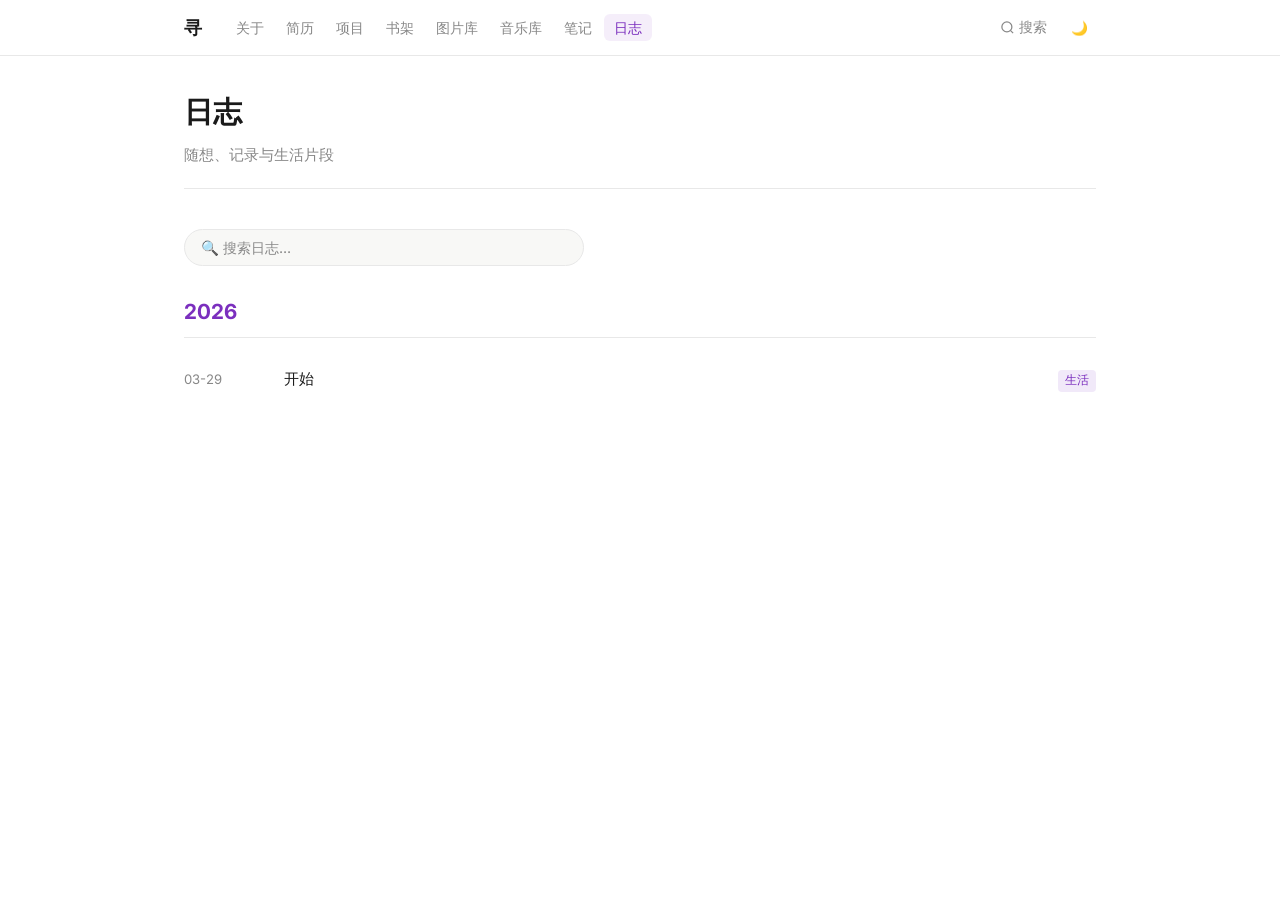
==== blog.html @ f9764b23 "Create blog.html" ====
<!DOCTYPE html>
<html lang="zh" data-theme="light">
<head>
  <meta charset="UTF-8">
  <meta name="viewport" content="width=device-width, initial-scale=1.0">
  <title>日志 | 寻</title>
  <link rel="preconnect" href="https://fonts.googleapis.com">
  <link href="https://fonts.googleapis.com/css2?family=Noto+Serif+SC:wght@400;500;700&family=Inter:wght@400;500;600&display=swap" rel="stylesheet">
  <link rel="stylesheet" href="assets/css/style.css">
  <style>
    .blog-search-wrap {
      margin-bottom: 28px;
    }
    .blog-search-input {
      width: 100%;
      max-width: 400px;
      padding: 9px 16px;
      border: 1px solid var(--border);
      border-radius: 24px;
      background: var(--bg-secondary);
      color: var(--text);
      font-size: 0.9rem;
      font-family: var(--font-ui);
      outline: none;
      transition: border-color 0.2s;
    }
    .blog-search-input:focus { border-color: var(--accent); }
    .blog-search-input::placeholder { color: var(--text-muted); }

    /* 列表视图 */
    .blog-list { }
    .blog-year-group { margin-bottom: 40px; }
    .blog-year {
      font-size: 1.3rem;
      font-weight: 700;
      color: var(--accent);
      margin-bottom: 16px;
      padding-bottom: 8px;
      border-bottom: 1px solid var(--border);
    }
    .blog-item {
      display: flex;
      gap: 20px;
      align-items: baseline;
      padding: 12px 0;
      border-bottom: 1px solid var(--border);
      cursor: pointer;
      transition: color 0.2s;
    }
    .blog-item:last-child { border-bottom: none; }
    .blog-item:hover .blog-item-title { color: var(--accent); }
    .blog-item-date {
      color: var(--text-muted);
      font-size: 0.82rem;
      white-space: nowrap;
      flex-shrink: 0;
      width: 80px;
    }
    .blog-item-title {
      font-size: 0.95rem;
      font-weight: 500;
      transition: color 0.2s;
      flex: 1;
    }
    .blog-item-tags {
      display: flex;
      gap: 6px;
      flex-shrink: 0;
    }
    .blog-tag {
      background: rgba(123,47,190,0.1);
      color: var(--accent);
      border-radius: 4px;
      padding: 1px 7px;
      font-size: 0.73rem;
    }

    /* 文章详情 */
    .blog-detail { display: none; }
    .blog-detail.active { display: block; }
    .blog-back-btn {
      display: inline-flex;
      align-items: center;
      gap: 6px;
      background: none;
      border: none;
      color: var(--accent);
      font-size: 0.88rem;
      cursor: pointer;
      padding: 0;
      margin-bottom: 28px;
      font-family: var(--font-ui);
      transition: opacity 0.2s;
    }
    .blog-back-btn:hover { opacity: 0.7; }
    .blog-post-title {
      font-size: 1.8rem;
      font-weight: 700;
      font-family: var(--font-main);
      margin-bottom: 10px;
      line-height: 1.3;
    }
    .blog-post-meta {
      color: var(--text-muted);
      font-size: 0.84rem;
      margin-bottom: 32px;
      display: flex;
      align-items: center;
      gap: 12px;
      flex-wrap: wrap;
    }
    .blog-post-body {
      font-family: var(--font-main);
      font-size: 1.02rem;
      line-height: 2;
      color: var(--text);
    }
    .blog-post-body h2 {
      font-size: 1.2rem;
      font-weight: 700;
      margin: 36px 0 14px;
      padding-bottom: 8px;
      border-bottom: 1px solid var(--border);
    }
    .blog-post-body h3 {
      font-size: 1.05rem;
      font-weight: 600;
      margin: 24px 0 10px;
    }
    .blog-post-body p { margin-bottom: 18px; }
    .blog-post-body blockquote {
      border-left: 3px solid var(--accent);
      padding: 4px 0 4px 20px;
      margin: 24px 0;
      color: var(--text-muted);
      font-style: italic;
    }
    .blog-post-body img {
      border-radius: 8px;
      margin: 16px 0;
    }
  </style>
  <script>
    (function() {
      const t = localStorage.getItem('theme') ||
        (window.matchMedia('(prefers-color-scheme: dark)').matches ? 'dark' : 'light');
      document.documentElement.setAttribute('data-theme', t);
    })();
  </script>
</head>
<body>

  <div id="progress-bar"></div>

  <nav class="navbar">
    <div class="navbar-inner">
      <a class="navbar-brand" href="index.html">寻</a>
      <ul class="nav-links">
        <li><a href="index.html">关于</a></li>
        <li><a href="cv.html">简历</a></li>
        <li><a href="projects.html">项目</a></li>
        <li><a href="books.html">书架</a></li>
        <li><a href="gallery.html">图片库</a></li>
        <li><a href="music.html">音乐库</a></li>
        <li><a href="notes.html">笔记</a></li>
        <li><a href="blog.html">日志</a></li>
      </ul>
      <div class="nav-right">
        <button class="nav-btn" id="search-btn">
          <svg width="15" height="15" viewBox="0 0 24 24" fill="none" stroke="currentColor" stroke-width="2">
            <circle cx="11" cy="11" r="8"/><path d="m21 21-4.35-4.35"/>
          </svg>
          搜索
        </button>
        <button class="nav-btn" id="theme-toggle">🌙</button>
      </div>
    </div>
  </nav>

  <main class="page-wrapper">
    <div class="page-header">
      <h1 class="page-title">日志</h1>
      <p class="page-subtitle">随想、记录与生活片段</p>
    </div>

    <!-- 列表视图 -->
    <div id="blog-list-view">
      <div class="blog-search-wrap">
        <input class="blog-search-input"
               id="blog-search"
               type="text"
               placeholder="🔍 搜索日志...">
      </div>
      <div id="blog-list"></div>
    </div>

    <!-- 文章详情 -->
    <div id="blog-detail-view" class="blog-detail">
      <button class="blog-back-btn" onclick="closeBlogPost()">← 返回日志</button>
      <h1 class="blog-post-title" id="post-title"></h1>
      <div class="blog-post-meta" id="post-meta"></div>
      <div class="blog-post-body" id="post-body"></div>
    </div>
  </main>

  <!-- 搜索弹窗 -->
  <div id="search-overlay" class="search-overlay">
    <div class="search-box">
      <div class="search-input-wrap">
        <svg width="18" height="18" viewBox="0 0 24 24" fill="none" stroke="currentColor" stroke-width="2">
          <circle cx="11" cy="11" r="8"/><path d="m21 21-4.35-4.35"/>
        </svg>
        <input id="search-input" class="search-input" placeholder="输入以开始搜索..." autocomplete="off">
      </div>
      <div id="search-results" class="search-results"></div>
      <div class="search-footer">
        <span><kbd>↑</kbd><kbd>↓</kbd> 导航</span>
        <span><kbd>↩</kbd> 选择</span>
        <span><kbd>esc</kbd> 关闭</span>
      </div>
    </div>
  </div>

  <script src="assets/js/main.js"></script>
  <script>
    // ===== 日志数据，按格式添加 =====
    const posts = [
      {
        id: 'start',
        title: '开始',
        date: '2026-03-29',
        tags: ['生活'],
        excerpt: '这是我的第一篇日志。',
        content: `
          <p>Es Muss Sein.</p>
          <p>一切的开始，总是这么简单。</p>
          <blockquote>
            凡是值得做的事，都值得好好做。
          </blockquote>
          <p>这里是我记录生活、思考与成长的地方。</p>
        `
      },
    ];
    // =================================

    function renderBlogList(query) {
      const q = (query || '').toLowerCase();
      const filtered = q
        ? posts.filter(p => p.title.toLowerCase().includes(q) ||
                            p.tags.some(t => t.toLowerCase().includes(q)))
        : posts;

      if (filtered.length === 0) {
        document.getElementById('blog-list').innerHTML =
          '<p style="color:var(--text-muted);padding:24px 0;">未找到相关日志</p>';
        return;
      }

      // 按年份分组
      const byYear = {};
      filtered.forEach(p => {
        const year = p.date.slice(0, 4);
        if (!byYear[year]) byYear[year] = [];
        byYear[year].push(p);
      });

      let html = '';
      Object.keys(byYear).sort((a, b) => b - a).forEach(year => {
        html += `<div class="blog-year-group">
          <div class="blog-year">${year}</div>`;
        byYear[year].forEach(p => {
          const tagsHtml = p.tags.map(t => `<span class="blog-tag">${t}</span>`).join('');
          html += `
            <div class="blog-item" onclick="openBlogPost('${p.id}')">
              <span class="blog-item-date">${p.date.slice(5)}</span>
              <span class="blog-item-title">${p.title}</span>
              <div class="blog-item-tags">${tagsHtml}</div>
            </div>`;
        });
        html += '</div>';
      });

      document.getElementById('blog-list').innerHTML = html;
    }

    function openBlogPost(id) {
      const post = posts.find(p => p.id === id);
      if (!post) return;
      document.getElementById('post-title').textContent = post.title;
      const tagsHtml = post.tags.map(t => `<span class="blog-tag">${t}</span>`).join(' ');
      document.getElementById('post-meta').innerHTML =
        `<span>${post.date}</span><span>${tagsHtml}</span>`;
      document.getElementById('post-body').innerHTML = post.content;
      document.getElementById('blog-list-view').style.display = 'none';
      document.getElementById('blog-detail-view').classList.add('active');
      window.scrollTo({ top: 0, behavior: 'smooth' });
    }

    function closeBlogPost() {
      document.getElementById('blog-detail-view').classList.remove('active');
      document.getElementById('blog-list-view').style.display = 'block';
    }

    document.getElementById('blog-search').addEventListener('input', function () {
      renderBlogList(this.value);
    });

    renderBlogList();
  </script>
</body>
</html>
---- assets/css/style.css ----
/* ===========================
   全局变量与主题
=========================== */
:root {
  --bg: #ffffff;
  --bg-secondary: #f8f8f6;
  --text: #1a1a1a;
  --text-muted: #888;
  --accent: #7B2FBE;
  --accent-light: #9d4fd4;
  --border: #e8e8e8;
  --nav-bg: rgba(255,255,255,0.92);
  --card-bg: #ffffff;
  --shadow: 0 2px 12px rgba(0,0,0,0.07);
  --radius: 10px;
  --font-main: 'Noto Serif SC', 'Georgia', serif;
  --font-ui: 'Inter', 'PingFang SC', 'Microsoft YaHei', sans-serif;
  --transition: 0.25s ease;
}

[data-theme="dark"] {
  --bg: #0f0f0f;
  --bg-secondary: #1a1a1a;
  --text: #e8e8e8;
  --text-muted: #666;
  --accent: #a855f7;
  --accent-light: #c084fc;
  --border: #2a2a2a;
  --nav-bg: rgba(15,15,15,0.92);
  --card-bg: #1a1a1a;
  --shadow: 0 2px 12px rgba(0,0,0,0.3);
}

/* ===========================
   基础重置
=========================== */
*, *::before, *::after {
  box-sizing: border-box;
  margin: 0;
  padding: 0;
}

html {
  scroll-behavior: smooth;
}

body {
  font-family: var(--font-ui);
  background: var(--bg);
  color: var(--text);
  line-height: 1.7;
  transition: background var(--transition), color var(--transition);
}

a {
  color: var(--accent);
  text-decoration: none;
  transition: color var(--transition);
}

a:hover {
  color: var(--accent-light);
}

img {
  max-width: 100%;
  display: block;
}

/* ===========================
   导航栏
=========================== */
.navbar {
  position: fixed;
  top: 0;
  left: 0;
  right: 0;
  z-index: 1000;
  background: var(--nav-bg);
  backdrop-filter: blur(12px);
  -webkit-backdrop-filter: blur(12px);
  border-bottom: 1px solid var(--border);
  height: 56px;
  display: flex;
  align-items: center;
}

.navbar-inner {
  max-width: 960px;
  width: 100%;
  margin: 0 auto;
  padding: 0 24px;
  display: flex;
  align-items: center;
  gap: 8px;
}

.navbar-brand {
  font-size: 1.15rem;
  font-weight: 600;
  color: var(--text);
  margin-right: 16px;
  letter-spacing: 0.02em;
}

.navbar-brand:hover {
  color: var(--accent);
}

.nav-links {
  display: flex;
  align-items: center;
  gap: 2px;
  flex: 1;
  list-style: none;
}

.nav-links a {
  color: var(--text-muted);
  font-size: 0.88rem;
  padding: 5px 10px;
  border-radius: 6px;
  transition: all var(--transition);
  white-space: nowrap;
}

.nav-links a:hover,
.nav-links a.active {
  color: var(--accent);
  background: rgba(123,47,190,0.08);
}

.nav-right {
  display: flex;
  align-items: center;
  gap: 8px;
  margin-left: auto;
}

.nav-btn {
  background: none;
  border: none;
  cursor: pointer;
  color: var(--text-muted);
  padding: 6px 8px;
  border-radius: 6px;
  font-size: 0.85rem;
  display: flex;
  align-items: center;
  gap: 4px;
  transition: all var(--transition);
}

.nav-btn:hover {
  color: var(--accent);
  background: rgba(123,47,190,0.08);
}

/* ===========================
   主内容区
=========================== */
.page-wrapper {
  max-width: 960px;
  margin: 0 auto;
  padding: 88px 24px 64px;
}

/* ===========================
   首页 About
=========================== */
.about-layout {
  display: grid;
  grid-template-columns: 1fr 220px;
  gap: 48px;
  align-items: start;
  margin-top: 16px;
}

.about-name {
  font-size: 2.4rem;
  font-weight: 700;
  letter-spacing: -0.01em;
  line-height: 1.2;
  margin-bottom: 8px;
}

.about-name span {
  color: var(--accent);
}

.about-subtitle {
  color: var(--text-muted);
  font-size: 0.95rem;
  margin-bottom: 24px;
}

.about-bio {
  font-family: var(--font-main);
  font-size: 1.05rem;
  line-height: 1.9;
  color: var(--text);
}

.about-avatar {
  width: 200px;
  height: 200px;
  border-radius: 50%;
  object-fit: cover;
  border: 3px solid var(--border);
  box-shadow: var(--shadow);
}

.social-links {
  display: flex;
  gap: 12px;
  margin-top: 28px;
  flex-wrap: wrap;
}

.social-link {
  display: flex;
  align-items: center;
  gap: 6px;
  color: var(--text-muted);
  font-size: 0.85rem;
  padding: 6px 12px;
  border: 1px solid var(--border);
  border-radius: 20px;
  transition: all var(--transition);
}

.social-link:hover {
  color: var(--accent);
  border-color: var(--accent);
  background: rgba(123,47,190,0.05);
}

.social-link img {
  width: 16px;
  height: 16px;
  display: inline;
}

/* ===========================
   页面标题
=========================== */
.page-header {
  margin-bottom: 40px;
  padding-bottom: 20px;
  border-bottom: 1px solid var(--border);
}

.page-title {
  font-size: 1.8rem;
  font-weight: 700;
  margin-bottom: 6px;
}

.page-subtitle {
  color: var(--text-muted);
  font-size: 0.92rem;
}

/* ===========================
   引用块
=========================== */
.quote-block {
  border-left: 3px solid var(--accent);
  padding: 4px 0 4px 20px;
  margin: 24px 0 32px;
  color: var(--text-muted);
  font-family: var(--font-main);
  font-size: 0.98rem;
  font-style: italic;
}

/* ===========================
   搜索弹窗
=========================== */
.search-overlay {
  display: none;
  position: fixed;
  inset: 0;
  background: rgba(0,0,0,0.5);
  z-index: 2000;
  align-items: flex-start;
  justify-content: center;
  padding-top: 80px;
}

.search-overlay.active {
  display: flex;
}

.search-box {
  background: var(--bg);
  border: 1px solid var(--border);
  border-radius: 14px;
  width: 100%;
  max-width: 560px;
  overflow: hidden;
  box-shadow: 0 20px 60px rgba(0,0,0,0.2);
}

.search-input-wrap {
  display: flex;
  align-items: center;
  padding: 0 16px;
  border-bottom: 1px solid var(--border);
  gap: 10px;
}

.search-input-wrap svg {
  color: var(--text-muted);
  flex-shrink: 0;
}

.search-input {
  width: 100%;
  padding: 16px 0;
  background: none;
  border: none;
  outline: none;
  font-size: 1rem;
  color: var(--text);
  font-family: var(--font-ui);
}

.search-input::placeholder {
  color: var(--text-muted);
}

.search-results {
  max-height: 380px;
  overflow-y: auto;
  padding: 8px 0;
}

.search-section-label {
  font-size: 0.75rem;
  color: var(--text-muted);
  padding: 10px 16px 4px;
  text-transform: uppercase;
  letter-spacing: 0.08em;
  font-weight: 600;
}

.search-item {
  display: flex;
  align-items: center;
  padding: 10px 16px;
  cursor: pointer;
  border-radius: 8px;
  margin: 0 6px;
  transition: background var(--transition);
  gap: 12px;
}

.search-item:hover,
.search-item.selected {
  background: rgba(123,47,190,0.08);
  color: var(--accent);
}

.search-item-title {
  font-size: 0.92rem;
}

.search-footer {
  display: flex;
  gap: 16px;
  padding: 10px 16px;
  border-top: 1px solid var(--border);
  font-size: 0.76rem;
  color: var(--text-muted);
}

.search-footer kbd {
  background: var(--bg-secondary);
  border: 1px solid var(--border);
  border-radius: 4px;
  padding: 1px 5px;
  font-size: 0.72rem;
}

/* ===========================
   卡片
=========================== */
.card {
  background: var(--card-bg);
  border: 1px solid var(--border);
  border-radius: var(--radius);
  padding: 20px 24px;
  transition: box-shadow var(--transition), border-color var(--transition);
}

.card:hover {
  box-shadow: var(--shadow);
  border-color: var(--accent);
}

/* ===========================
   分隔线
=========================== */
.divider {
  border: none;
  border-top: 1px solid var(--border);
  margin: 32px 0;
  opacity: 0.6;
}

.divider-purple {
  border-color: var(--accent);
  opacity: 0.3;
}

/* ===========================
   进度条
=========================== */
#progress-bar {
  position: fixed;
  top: 56px;
  left: 0;
  height: 2px;
  background: var(--accent);
  width: 0%;
  z-index: 999;
  transition: width 0.1s;
}

/* ===========================
   响应式
=========================== */
@media (max-width: 768px) {
  .about-layout {
    grid-template-columns: 1fr;
  }
  .about-avatar {
    width: 120px;
    height: 120px;
  }
  .nav-links {
    display: none;
  }
}

/* ===========================
   滚动条美化
=========================== */
::-webkit-scrollbar {
  width: 6px;
}
::-webkit-scrollbar-track {
  background: transparent;
}
::-webkit-scrollbar-thumb {
  background: var(--border);
  border-radius: 3px;
}
::-webkit-scrollbar-thumb:hover {
  background: var(--text-muted);
}
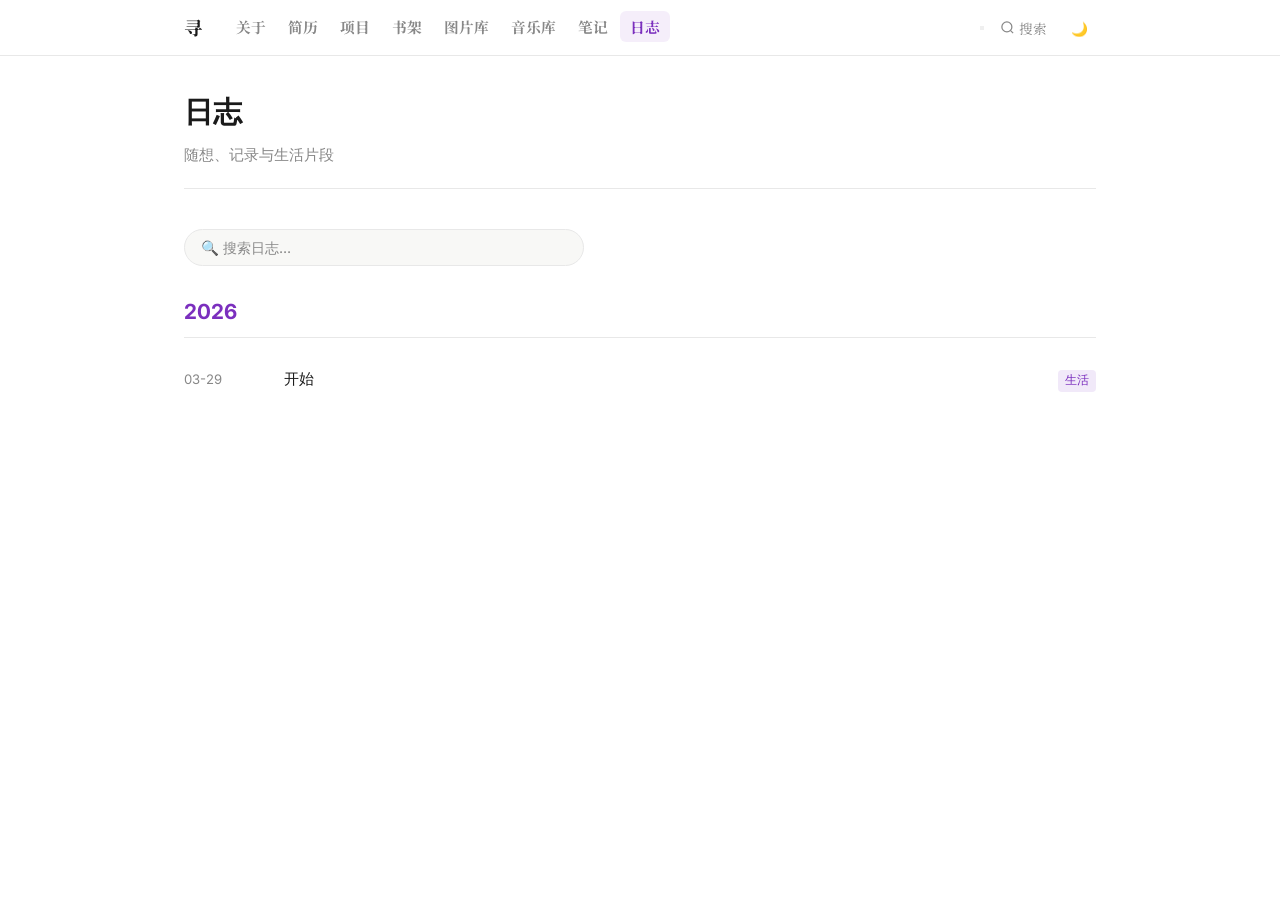
==== commit 4b74d039: "Update blog.html" ====
--- a/blog.html
+++ b/blog.html
@@ -165,6 +165,9 @@
         <li><a href="notes.html">笔记</a></li>
         <li><a href="blog.html">日志</a></li>
       </ul>
+      <button class="nav-hamburger" id="nav-hamburger" onclick="toggleMobileNav()">
+        <span></span><span></span><span></span>
+      </button>
       <div class="nav-right">
         <button class="nav-btn" id="search-btn">
           <svg width="15" height="15" viewBox="0 0 24 24" fill="none" stroke="currentColor" stroke-width="2">
--- a/assets/css/style.css
+++ b/assets/css/style.css
@@ -96,13 +96,13 @@
 }
 
 .navbar-brand {
+  font-family: 'Noto Serif SC', serif;
   font-size: 1.15rem;
-  font-weight: 600;
+  font-weight: 700;
   color: var(--text);
   margin-right: 16px;
   letter-spacing: 0.02em;
 }
-
 .navbar-brand:hover {
   color: var(--accent);
 }
@@ -116,8 +116,10 @@
 }
 
 .nav-links a {
-  color: var(--text-muted);
-  font-size: 0.88rem;
+  font-family: 'Noto Serif SC', serif;
+  font-weight: 700;
+  color: var(--text-muted);
+  font-size: 0.92rem;
   padding: 5px 10px;
   border-radius: 6px;
   transition: all var(--transition);
@@ -163,17 +165,6 @@
   max-width: 960px;
   margin: 0 auto;
   padding: 88px 24px 64px;
-}
-
-/* ===========================
-   首页 About
-=========================== */
-.about-layout {
-  display: grid;
-  grid-template-columns: 1fr 220px;
-  gap: 48px;
-  align-items: start;
-  margin-top: 16px;
 }
 
 .about-name {
@@ -460,3 +451,133 @@
 ::-webkit-scrollbar-thumb:hover {
   background: var(--text-muted);
 }
+
+/* ===========================
+   首页布局优化
+=========================== */
+.about-layout {
+  display: grid;
+  grid-template-columns: 1fr auto;
+  gap: 40px;
+  align-items: start;
+  min-height: 60vh;
+  padding-top: 80px;
+}
+.about-left {
+  display: flex;
+  flex-direction: column;
+  justify-content: space-between;
+  min-height: 280px;
+}
+
+.about-name {
+  font-family: 'Noto Serif SC', serif;
+  font-size: 3.5rem;
+  font-weight: 700;
+  color: #000000;
+  letter-spacing: -0.02em;
+  line-height: 1.1;
+  margin-bottom: 0;
+}
+
+[data-theme="dark"] .about-name {
+  color: #ffffff;
+}
+
+.about-subtitle {
+  font-family: 'Noto Serif SC', serif;
+  font-size: 1.15rem;
+  color: var(--text-muted);
+  margin-top: 14px;
+  margin-bottom: auto;
+  letter-spacing: 0.03em;
+  font-weight: 400;
+}
+.about-bio {
+  font-family: 'EB Garamond', 'Georgia', serif;
+  font-size: 1.25rem;
+  color: var(--text);
+  font-style: italic;
+  margin-top: 40px;
+  line-height: 1.6;
+}
+
+.about-right {
+  display: flex;
+  align-items: flex-start;
+  padding-top: 4px;
+}
+
+.about-avatar {
+  width: 280px;
+  height: 280px;
+  object-fit: cover;
+  border-radius: 50%;
+  border: 2px solid var(--border);
+  box-shadow: var(--shadow);
+  margin-right: 40px;
+}
+
+/* 社交链接居中底部 */
+.social-links-wrap {
+  display: flex;
+  justify-content: center;
+  margin-top: 60px;
+  padding-top: 32px;
+  border-top: 1px solid var(--border);
+}
+
+.social-links {
+  display: flex;
+  gap: 12px;
+  flex-wrap: wrap;
+  justify-content: center;
+}
+
+/* ===========================
+   页脚
+=========================== */
+.site-footer {
+  border-top: 1px solid var(--border);
+  padding: 20px 0;
+  margin-top: 40px;
+}
+
+.footer-inner {
+  max-width: 960px;
+  margin: 0 auto;
+  padding: 0 24px;
+  text-align: center;
+  font-size: 0.82rem;
+  color: var(--text-muted);
+}
+
+@media (max-width: 600px) {
+  .about-layout {
+    grid-template-columns: 1fr;
+  }
+  .about-right {
+    justify-content: center;
+  }
+  .about-avatar {
+    width: 160px;
+    height: 220px;
+  }
+  .about-name { font-size: 2.8rem; }
+}
+
+/* ===========================
+   搜索框字体
+=========================== */
+.search-input,
+.search-item-title,
+.search-section-label,
+.search-footer,
+.search-footer kbd,
+.nav-btn {
+  font-family: 'Noto Serif SC', serif;
+}
+
+.search-input::placeholder {
+  font-family: 'Noto Serif SC', serif;
+}
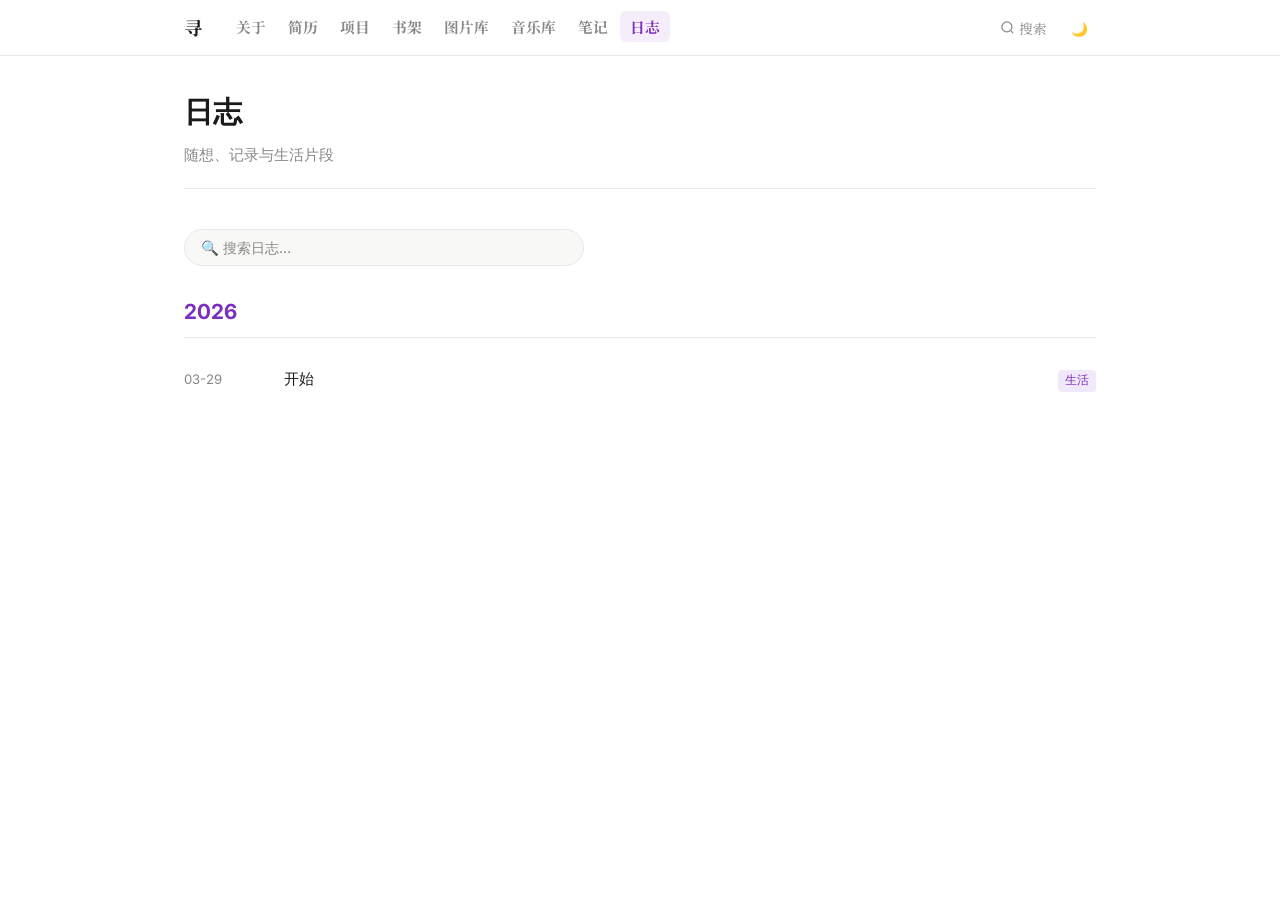
==== commit f0eace5c: "Update blog.html" ====
--- a/blog.html
+++ b/blog.html
@@ -179,7 +179,18 @@
       </div>
     </div>
   </nav>
-
+  <!-- 手机端导航 -->
+<div class="mobile-nav" id="mobile-nav">
+  <a href="index.html">关于</a>
+  <a href="cv.html">简历</a>
+  <a href="projects.html">项目</a>
+  <a href="books.html">书架</a>
+  <a href="gallery.html">图片库</a>
+  <a href="music.html">音乐库</a>
+  <a href="notes.html">笔记</a>
+  <a href="blog.html">日志</a>
+</div>
+  
   <main class="page-wrapper">
     <div class="page-header">
       <h1 class="page-title">日志</h1>
--- a/assets/css/style.css
+++ b/assets/css/style.css
@@ -581,3 +581,81 @@
 .search-input::placeholder {
   font-family: 'Noto Serif SC', serif;
 }
+
+/* ===========================
+   手机端汉堡菜单
+=========================== */
+.nav-hamburger {
+  display: none;
+  flex-direction: column;
+  justify-content: center;
+  gap: 5px;
+  background: none;
+  border: none;
+  cursor: pointer;
+  padding: 6px;
+  margin-left: auto;
+  margin-right: 8px;
+}
+
+.nav-hamburger span {
+  display: block;
+  width: 22px;
+  height: 2px;
+  background: var(--text);
+  border-radius: 2px;
+  transition: all 0.3s ease;
+}
+
+.nav-hamburger.active span:nth-child(1) {
+  transform: translateY(7px) rotate(45deg);
+}
+.nav-hamburger.active span:nth-child(2) {
+  opacity: 0;
+}
+.nav-hamburger.active span:nth-child(3) {
+  transform: translateY(-7px) rotate(-45deg);
+}
+
+.mobile-nav {
+  display: none;
+  position: fixed;
+  top: 56px;
+  left: 0;
+  right: 0;
+  background: var(--nav-bg);
+  backdrop-filter: blur(12px);
+  -webkit-backdrop-filter: blur(12px);
+  border-bottom: 1px solid var(--border);
+  z-index: 999;
+  padding: 12px 0;
+}
+
+.mobile-nav.active {
+  display: block;
+}
+
+.mobile-nav a {
+  display: block;
+  padding: 12px 24px;
+  font-family: 'Noto Serif SC', serif;
+  font-weight: 700;
+  font-size: 1rem;
+  color: var(--text-muted);
+  transition: all 0.2s;
+}
+
+.mobile-nav a:hover,
+.mobile-nav a.active {
+  color: var(--accent);
+  background: rgba(123,47,190,0.06);
+}
+
+@media (max-width: 768px) {
+  .nav-links { display: none; }
+  .nav-hamburger { display: flex; }
+}
+
+@media (min-width: 769px) {
+  .mobile-nav { display: none !important; }
+}
